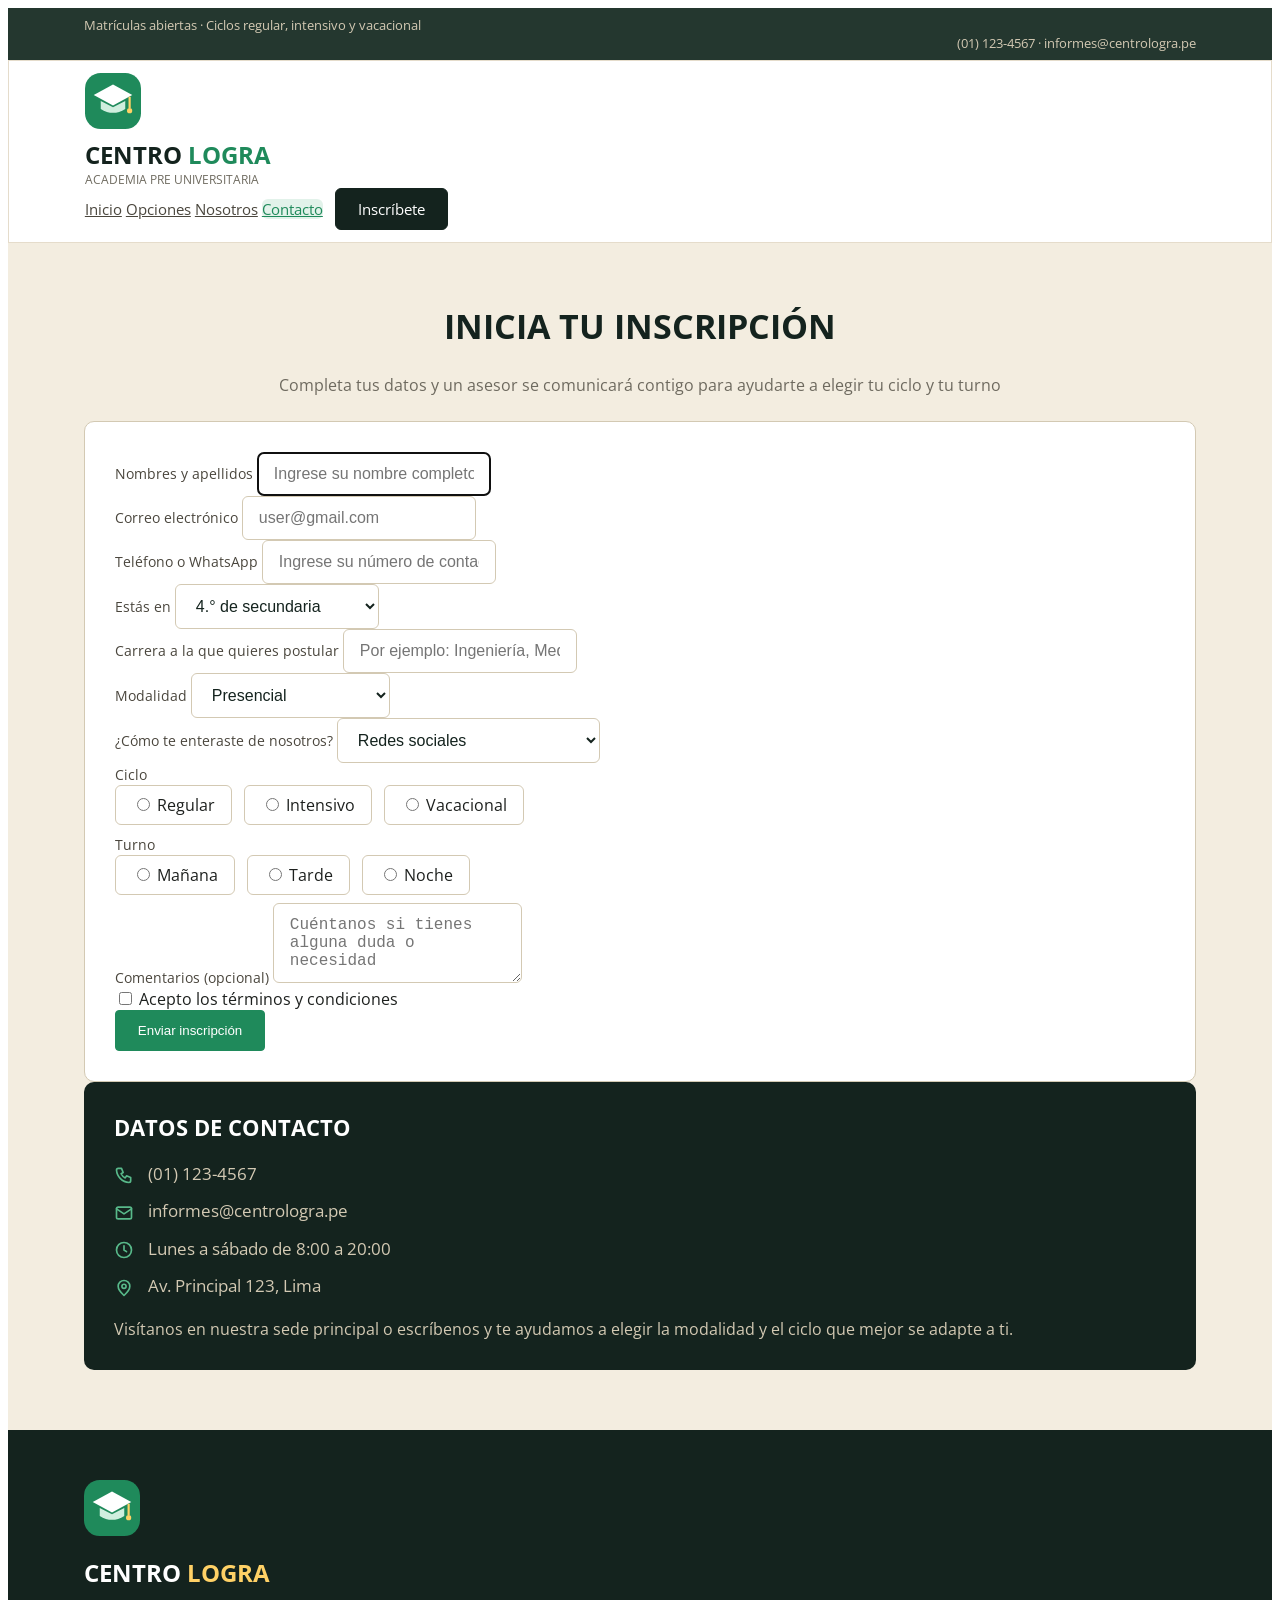
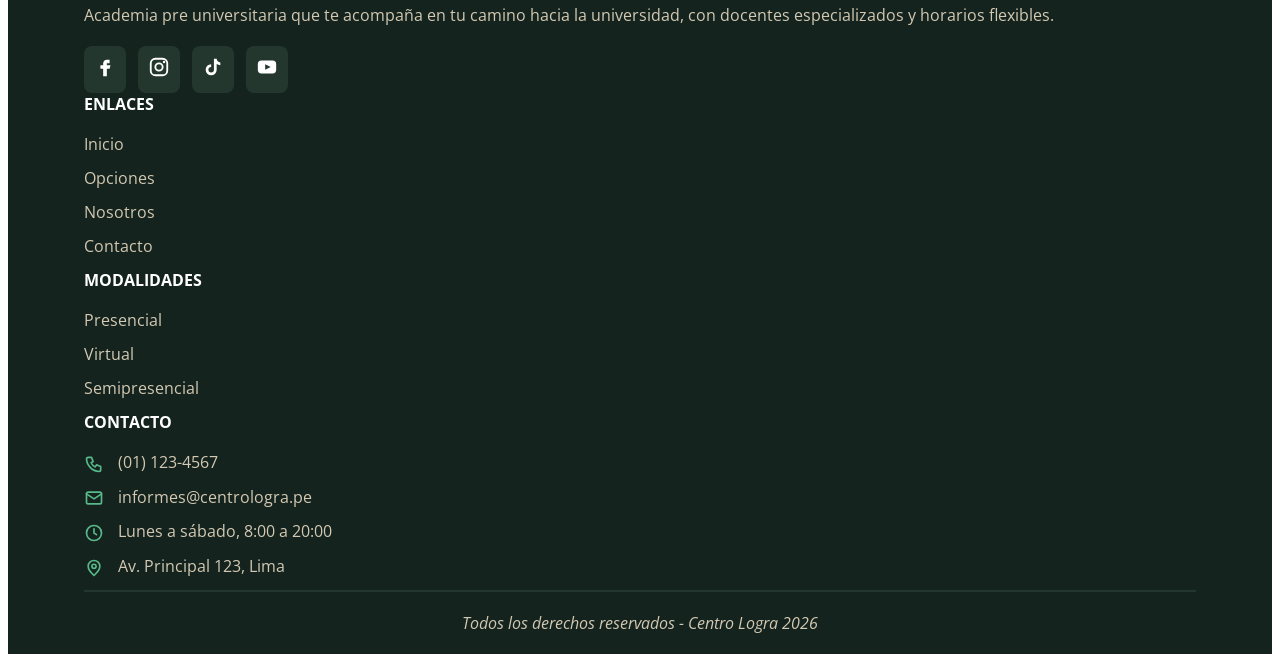
==== contacto.html @ 8eab2c85 "Sitio web de Centro Logra: inicio, opciones, nosotros, contacto y paginas de modalidad" ====
<!DOCTYPE html>
<html lang="es">

    <head>
        <meta charset="UTF-8">
        <meta name="viewport" content="width=device-width, initial-scale=1.0">
        <title>Contacto | Centro Logra</title>

        <link rel="preconnect" href="https://fonts.googleapis.com">
        <link rel="preconnect" href="https://fonts.gstatic.com" crossorigin>
        <link rel="stylesheet" href="https://fonts.googleapis.com/css2?family=Open+Sans:ital,wght@0,300..800;1,300..800&display=swap">

        <link rel="stylesheet" href="css/bootstrap.min.css">
        <link rel="stylesheet" href="css/base.css">
        <link rel="stylesheet" href="css/estructura.css">
        <link rel="stylesheet" href="css/portada.css">
        <link rel="stylesheet" href="css/inicio.css">
        <link rel="stylesheet" href="css/opciones.css">
        <link rel="stylesheet" href="css/nosotros.css">
        <link rel="stylesheet" href="css/contacto.css">
        <link rel="stylesheet" href="css/carrusel.css">
        <link rel="stylesheet" href="css/bloques.css">
        <link rel="stylesheet" href="css/formularios.css">
        <link rel="stylesheet" href="css/tablas.css">
        <link rel="stylesheet" href="css/iconos.css">
        <link rel="stylesheet" href="css/botones.css">
    </head>

    <body class="container-fluid">

        <!-- Inicio de la barra superior -->
        <div id="barra" class="row">
            <div class="col-12 md:col-6">Matrículas abiertas · Ciclos regular, intensivo y vacacional</div>
            <div class="col-12 md:col-6 derecha">(01) 123-4567 · informes@centrologra.pe</div>
        </div>
        <!-- Fin de la barra superior -->

        <!-- Inicio de la cabecera -->
        <header id="encabezado" class="row">

            <div id="logo" class="col-12 md:col-6 lg:col-4">
                <a href="index.html">
                    <div class="row">
                        <div class="col-3">
                            <img src="img/logo.svg" alt="Logo Centro Logra">
                        </div>
                        <div class="col-9">
                            <h3>CENTRO <span>LOGRA</span></h3>
                            <p>ACADEMIA PRE UNIVERSITARIA</p>
                        </div>
                    </div>
                </a>
            </div>

            <!-- Inicio de la navBar -->
            <nav class="nav col-12 md:col-6 lg:col-8">
                <a class="nav-link" href="index.html">Inicio</a>
                <a class="nav-link" href="opciones.html">Opciones</a>
                <a class="nav-link" href="nosotros.html">Nosotros</a>
                <a class="nav-link active" aria-current="page" href="contacto.html">Contacto</a>
                <a class="boton-secundario" href="contacto.html">Inscríbete</a>
            </nav>
            <!-- Fin de la navBar -->

        </header>
        <!-- Fin de la cabecera -->

        <main>

            <!-- Inicio del formulario para iniciar una inscripción -->
            <section id="inscripcion" class="row">

                <article class="col-12 centrado">
                    <h2>INICIA TU INSCRIPCIÓN</h2>
                    <p class="subtitulo">Completa tus datos y un asesor se comunicará contigo para ayudarte a elegir tu ciclo y tu turno</p>
                </article>

                <article class="col-12 lg:col-7 p-4">
                    <form class="formulario">
                        <div class="row">

                            <div class="col-12 md:col-6 mb-3">
                                <label for="nombre" class="form-label">Nombres y apellidos</label>
                                <input
                                    type="text"
                                    id="nombre"
                                    class="form-control"
                                    placeholder="Ingrese su nombre completo"
                                    autofocus
                                    required
                                >
                            </div>

                            <div class="col-12 md:col-6 mb-3">
                                <label for="correo" class="form-label">Correo electrónico</label>
                                <input
                                    type="email"
                                    id="correo"
                                    class="form-control"
                                    placeholder="user@gmail.com"
                                    required
                                >
                            </div>

                            <div class="col-12 md:col-6 mb-3">
                                <label for="telefono" class="form-label">Teléfono o WhatsApp</label>
                                <input
                                    type="text"
                                    id="telefono"
                                    class="form-control"
                                    placeholder="Ingrese su número de contacto"
                                    required
                                >
                            </div>

                            <div class="col-12 md:col-6 mb-3">
                                <label for="grado" class="form-label">Estás en</label>
                                <select id="grado" class="form-control">
                                    <option disabled>Elige una opción</option>
                                    <option>4.° de secundaria</option>
                                    <option>5.° de secundaria</option>
                                    <option>Egresado del colegio</option>
                                    <option>Ya postulé antes</option>
                                </select>
                            </div>

                            <div class="col-12 mb-3">
                                <label for="carrera" class="form-label">Carrera a la que quieres postular</label>
                                <input
                                    type="text"
                                    id="carrera"
                                    class="form-control"
                                    placeholder="Por ejemplo: Ingeniería, Medicina, Derecho"
                                >
                            </div>

                            <div class="col-12 md:col-6 mb-3">
                                <label for="modalidad" class="form-label">Modalidad</label>
                                <select id="modalidad" class="form-control">
                                    <option disabled>Elige una modalidad</option>
                                    <option>Presencial</option>
                                    <option>Virtual</option>
                                    <option>Semipresencial</option>
                                </select>
                            </div>

                            <div class="col-12 md:col-6 mb-3">
                                <label for="origen" class="form-label">¿Cómo te enteraste de nosotros?</label>
                                <select id="origen" class="form-control">
                                    <option disabled>Elige una opción</option>
                                    <option>Redes sociales</option>
                                    <option>Recomendación de un amigo</option>
                                    <option>Búsqueda en internet</option>
                                    <option>Otro</option>
                                </select>
                            </div>

                            <div class="col-12 mb-3">
                                <label class="form-label">Ciclo</label>
                                <div>
                                    <label class="opcion"><input type="radio" name="ciclo"> Regular</label>
                                    <label class="opcion"><input type="radio" name="ciclo"> Intensivo</label>
                                    <label class="opcion"><input type="radio" name="ciclo"> Vacacional</label>
                                </div>
                            </div>

                            <div class="col-12 mb-3">
                                <label class="form-label">Turno</label>
                                <div>
                                    <label class="opcion"><input type="radio" name="turno"> Mañana</label>
                                    <label class="opcion"><input type="radio" name="turno"> Tarde</label>
                                    <label class="opcion"><input type="radio" name="turno"> Noche</label>
                                </div>
                            </div>

                            <div class="col-12 mb-3">
                                <label for="mensaje" class="form-label">Comentarios (opcional)</label>
                                <textarea
                                    id="mensaje"
                                    class="form-control"
                                    rows="3"
                                    placeholder="Cuéntanos si tienes alguna duda o necesidad"
                                ></textarea>
                            </div>

                            <div class="col-12 mb-3">
                                <input type="checkbox" id="terminos"> <label for="terminos">Acepto los términos y condiciones</label>
                            </div>

                            <div class="col-12">
                                <input type="submit" class="boton-principal w-100" value="Enviar inscripción">
                            </div>

                        </div>
                    </form>
                </article>

                <article class="col-12 lg:col-5 p-4">
                    <div class="datos">
                        <h3>DATOS DE CONTACTO</h3>
                        <ul>
                            <li><img src="img/telefono.svg" class="icono" alt="Teléfono"> (01) 123-4567</li>
                            <li><img src="img/correo.svg" class="icono" alt="Correo"> informes@centrologra.pe</li>
                            <li><img src="img/reloj.svg" class="icono" alt="Horario"> Lunes a sábado de 8:00 a 20:00</li>
                            <li><img src="img/ubicacion.svg" class="icono" alt="Dirección"> Av. Principal 123, Lima</li>
                        </ul>
                        <p>Visítanos en nuestra sede principal o escríbenos y te ayudamos a elegir la modalidad y el ciclo que mejor se adapte a ti.</p>
                    </div>
                </article>

            </section>
            <!-- Fin del formulario para iniciar una inscripción -->

        </main>

        <!-- Inicio del pie de página -->
        <footer class="row">

            <article class="col-12 md:col-6 lg:col-4 p-4">
                <img src="img/logo.svg" class="logo-pie" alt="Logo Centro Logra">
                <h3>CENTRO <span>LOGRA</span></h3>
                <p>Academia pre universitaria que te acompaña en tu camino hacia la universidad, con docentes especializados y horarios flexibles.</p>
                <div class="redes">
                    <a href="#" class="facebook"><img src="img/facebook.svg" alt="Facebook"></a>
                    <a href="#" class="instagram"><img src="img/instagram.svg" alt="Instagram"></a>
                    <a href="#" class="tiktok"><img src="img/tiktok.svg" alt="TikTok"></a>
                    <a href="#" class="youtube"><img src="img/youtube.svg" alt="YouTube"></a>
                </div>
            </article>

            <article class="col-12 md:col-6 lg:col-2 p-4">
                <h4>ENLACES</h4>
                <ul>
                    <li><a href="index.html">Inicio</a></li>
                    <li><a href="opciones.html">Opciones</a></li>
                    <li><a href="nosotros.html">Nosotros</a></li>
                    <li><a href="contacto.html">Contacto</a></li>
                </ul>
            </article>

            <article class="col-12 md:col-6 lg:col-3 p-4">
                <h4>MODALIDADES</h4>
                <ul>
                    <li><a href="presencial.html">Presencial</a></li>
                    <li><a href="virtual.html">Virtual</a></li>
                    <li><a href="semipresencial.html">Semipresencial</a></li>
                </ul>
            </article>

            <article class="col-12 md:col-6 lg:col-3 p-4">
                <h4>CONTACTO</h4>
                <ul>
                    <li><img src="img/telefono.svg" class="icono" alt="Teléfono"> (01) 123-4567</li>
                    <li><img src="img/correo.svg" class="icono" alt="Correo"> informes@centrologra.pe</li>
                    <li><img src="img/reloj.svg" class="icono" alt="Horario"> Lunes a sábado, 8:00 a 20:00</li>
                    <li><img src="img/ubicacion.svg" class="icono" alt="Dirección"> Av. Principal 123, Lima</li>
                </ul>
            </article>

            <article class="col-12">
                <hr>
                <p class="derechos"><i>Todos los derechos reservados - Centro Logra 2026</i></p>
            </article>

        </footer>
        <!-- Fin del pie de página -->

    </body>
    <script type="module" src="js/bootstrap.bundle.min.js"></script>
</html>
---- css/base.css ----
/* Base: tipografia, colores del cuerpo y titulos */

body {
    font-family: "Open Sans", sans-serif;
    background: white;
    color: #1d201e;
}

h1, h2, h3 {
    color: #14231e;
    font-weight: 700;
}

.centrado {
    text-align: center;
}

.subtitulo {
    color: #6e6a5f;
    margin: 0 0 25px 0;
}
---- css/estructura.css ----
/* Estructura: barra superior, encabezado y pie de pagina */

/* Encabezado */
#encabezado {
    background: white;
    border: 1px solid #e5dccb;
    padding: 12px 6%;
}

#logo a {
    color: #14231e;
    text-decoration: none;
}

#logo img {
    width: 100%;
    max-width: 56px;
    border-radius: 10px;
}

#logo h3 {
    font-size: 24px;
    margin: 4px 0 0 0;
}

#logo h3 span {
    color: #1f8a5b;
}

#logo p {
    color: #6e6a5f;
    font-size: 12px;
    margin: 0;
}

#encabezado nav {
    justify-content: flex-end;
    align-items: center;
}

#encabezado nav a {
    color: #4a463d;
    font-size: 15px;
    border-radius: 6px;
}

#encabezado nav a.active {
    background: #e2f2ea;
    color: #1f8a5b;
}

#encabezado nav a:hover {
    color: #1f8a5b;
}

#encabezado nav .boton-secundario {
    background: #14231e;
    color: white;
    border: 1px solid #14231e;
    padding: 10px 22px;
    margin: 0 0 0 8px;
}

#encabezado nav .boton-secundario:hover {
    background: #1f8a5b;
    color: white;
    border: 1px solid #1f8a5b;
}

/* Barra superior */
#barra {
    background: #24372f;
    color: #d3c9b3;
    font-size: 13px;
    padding: 8px 6%;
}

#barra .derecha {
    text-align: right;
}

/* Pie de pagina */
footer {
    background: #14231e;
    color: #d3c9b3;
    padding: 50px 6% 20px 6%;
}

footer .logo-pie {
    width: 56px;
    border-radius: 10px;
    margin: 0 0 15px 0;
}

footer h3 span {
    color: #ffd166;
}

footer h3 {
    color: white;
    font-size: 24px;
    margin: 0 0 15px 0;
}

footer h4 {
    color: white;
    font-size: 16px;
    margin: 0 0 18px 0;
}

footer p {
    margin: 0 0 20px 0;
}

footer ul {
    list-style: none;
    padding: 0;
    margin: 0;
}

footer li {
    margin: 0 0 12px 0;
}

footer a {
    color: #d3c9b3;
    text-decoration: none;
}

footer a:hover {
    color: #ffd166;
}

footer .redes a {
    display: inline-block;
    background: #24372f;
    border-radius: 8px;
    padding: 10px;
    margin: 0 8px 0 0;
}

footer .redes a:hover {
    background: #1f8a5b;
}

footer .redes .facebook:hover {
    background: #1877f2;
}

footer .redes .instagram:hover {
    background: #e4405f;
}

footer .redes .tiktok:hover {
    background: #000000;
}

footer .redes .youtube:hover {
    background: #ff0000;
}

footer .redes img {
    width: 22px;
}

footer hr {
    border: 1px solid #24372f;
    margin: 10px 0 20px 0;
}

footer .derechos {
    text-align: center;
    margin: 0;
}
---- css/portada.css ----
/* Portada: bloque principal de cada pagina */

/* Portada */
#portada {
    align-items: center;
    background: #14231e;
    padding: 60px 6%;
}

#portada h1 {
    color: white;
    font-size: 48px;
    margin: 0;
}

#portada .titulo-largo {
    font-size: 38px;
}

#portada h2 {
    color: #ffd166;
    font-size: 24px;
    margin: 10px 0 20px 0;
}

#portada p {
    color: #e2f2ea;
    font-size: 18px;
    margin: 0 0 30px 0;
}

#portada img {
    width: 100%;
    border-radius: 8px;
    margin: 15px 0 0 0;
}

/* Carrusel */
#portada .boton-principal,
#cta .boton-principal {
    background: #ffd166;
    color: #14231e;
    border: 1px solid #ffd166;
}

#portada .boton-principal:hover,
#cta .boton-principal:hover {
    background: white;
    color: #14231e;
    border: 1px solid white;
}

/* Portada con foto de fondo (inicio) */
#portada.foto {
    background-image: linear-gradient(rgba(20, 35, 30, 0.82), rgba(20, 35, 30, 0.82)), url("https://images.unsplash.com/photo-1524178232363-1fb2b075b655?auto=format&fit=crop&w=1600&h=900");
    background-size: cover;
    background-position: center;
    padding: 70px 6%;
}

#portada .formulario h3 {
    font-size: 20px;
    margin: 0 0 6px 0;
}

#portada .formulario p {
    color: #6e6a5f;
    font-size: 15px;
    margin: 0 0 18px 0;
}

#portada .formulario .boton-principal {
    color: white;
    background: #1f8a5b;
    border: 1px solid #1f8a5b;
}

#portada .formulario .boton-principal:hover {
    background: #14231e;
    color: white;
    border: 1px solid #14231e;
}
---- css/inicio.css ----
/* Inicio: razones, pasos, galeria y preguntas frecuentes */

/* Razones numeradas */
#porque h2,
#pasos h2,
#preguntas h2,
#galeria h2 {
    margin: 0 0 15px 0;
}

.razon {
    border-top: 3px solid #14231e;
    padding: 18px 0 0 0;
}

.razon h3,
.paso h3 {
    font-size: 20px;
    margin: 0 0 8px 0;
}

.razon p,
.paso p {
    color: #6e6a5f;
    margin: 0;
}

.numero {
    display: block;
    color: #1f8a5b;
    font-size: 38px;
    font-weight: 700;
    margin: 0 0 6px 0;
}

/* Pasos */
#pasos {
    background: #f3ede0;
    padding: 60px 6%;
}

.paso {
    background: white;
    border: 1px solid #e5dccb;
    border-radius: 6px;
    padding: 22px;
    height: 100%;
}

/* Galeria con carrusel */
#galeria {
    align-items: center;
    background: white;
    padding: 60px 6%;
}

#galeria h2 {
    font-size: 36px;
}

#galeria p {
    color: #4a463d;
    font-size: 17px;
    margin: 0 0 25px 0;
}

#galeria img {
    width: 100%;
    border-radius: 6px;
}

/* Preguntas frecuentes */
#preguntas {
    background: white;
    padding: 60px 6%;
}

#preguntas h2 {
    font-size: 32px;
}

#preguntas p {
    color: #6e6a5f;
}

#preguntas details {
    border-bottom: 1px solid #d3c9b3;
    padding: 16px 0;
}

#preguntas summary {
    color: #14231e;
    font-size: 18px;
}

#preguntas details p {
    margin: 12px 0 0 0;
}
---- css/opciones.css ----
/* Opciones: modalidades, tarjetas y ciclos */

/* Opciones */
#opciones,
#porque,
#valores {
    background: white;
    padding: 60px 6%;
    text-align: center;
}

#opciones h2,
#porque h2,
#valores h2 {
    font-size: 36px;
    margin: 0 0 5px 0;
}

#opciones .subtitulo,
#porque .subtitulo,
#valores .subtitulo {
    color: #6e6a5f;
    margin: 0 0 30px 0;
}

#opciones .card,
#porque .card,
#valores .card {
    background: white;
    color: #14231e;
    border: 1px solid #d3c9b3;
    border-radius: 10px;
    height: 100%;
    transition: all 0.2s;
}

#opciones .card:hover,
#porque .card:hover,
#valores .card:hover {
    border: 1px solid #1f8a5b;
}

#opciones .card-img-top,
#porque .card-img-top,
#valores .card-img-top {
    border-radius: 9px 9px 0 0;
}

#opciones .card-body,
#porque .card-body,
#valores .card-body {
    text-align: center;
}

#opciones .card-title,
#porque .card-title,
#valores .card-title {
    font-size: 21px;
}

#opciones .card-text,
#porque .card-text,
#valores .card-text {
    color: #6e6a5f;
}

/* Secciones con texto a la izquierda */
#porque,
#valores {
    text-align: left;
}

#porque {
    background: #f3ede0;
}

#porque .card-body,
#valores .card-body {
    text-align: left;
}

/* Ciclos y horarios */
#beneficios {
    background: #f3ede0;
    padding: 30px 6%;
}

#beneficios article {
    background: white;
    border: 10px solid #f3ede0;
    border-radius: 14px;
    padding: 22px;
}

#beneficios img {
    width: 52px;
}

#beneficios h3 {
    font-size: 20px;
    margin: 0 0 5px 0;
}

#beneficios p {
    color: #6e6a5f;
    margin: 0;
}
---- css/nosotros.css ----
/* Nosotros: sobre nosotros y horarios */

/* Sobre nosotros */
#sobreNosotros {
    background: white;
    padding: 30px 6%;
}

#sobreNosotros article {
    padding: 30px 12px;
}

#sobreNosotros h2 {
    font-size: 36px;
    margin: 0 0 20px 0;
}

#sobreNosotros p {
    color: #4a463d;
    font-size: 17px;
    margin: 0 0 25px 0;
}

#sobreNosotros img {
    width: 100%;
    border-radius: 8px;
}

/* Horarios */
#horarios {
    background: #f3ede0;
    padding: 60px 6%;
}

#horarios h2 {
    font-size: 34px;
    margin: 0 0 25px 0;
}
---- css/contacto.css ----
/* Contacto: formularios de contacto e inscripcion */

/* Contactanos */
#contactanos {
    background: #14231e;
    padding: 60px 6%;
}

#contactanos h2 {
    color: white;
    font-size: 34px;
    margin: 0 0 20px 0;
}

#contactanos p {
    color: #d3c9b3;
    font-size: 17px;
    margin: 0 0 25px 0;
}

#contactanos ul {
    list-style: none;
    padding: 0;
    margin: 0;
}

#contactanos li {
    color: white;
    font-size: 17px;
    margin: 0 0 14px 0;
}

/* Inscripcion */
#inscripcion {
    background: #f3ede0;
    padding: 60px 6%;
}

#inscripcion h2 {
    font-size: 34px;
    margin: 0 0 25px 0;
}

.datos {
    background: #14231e;
    color: #d3c9b3;
    border-radius: 10px;
    padding: 30px;
}

.datos h3 {
    color: white;
    font-size: 22px;
    margin: 0 0 20px 0;
}

.datos ul {
    list-style: none;
    padding: 0;
    margin: 0 0 20px 0;
}

.datos li {
    margin: 0 0 14px 0;
    font-size: 17px;
}

.datos p {
    margin: 0;
}
---- css/carrusel.css ----
/* Carrusel: controles, indicadores y flechas */

.carousel-controles {
    display: flex;
    justify-content: center;
    align-items: center;
    margin: 15px 0 0 0;
}

.flecha {
    background: #14231e;
    color: white;
    border: 0;
    border-radius: 4px;
    padding: 8px 14px;
}

.flecha:hover {
    background: #1f8a5b;
}

.carousel-indicators {
    margin: 0 15px;
}

.carousel-indicators button {
    border: 1px solid #1f8a5b;
}

.carousel-indicators .active {
    background: #1f8a5b;
}
---- css/bloques.css ----
/* Bloques: contenido de las paginas de modalidad y llamada final */

/* Llamada final */
#cta {
    align-items: center;
    background: #1f8a5b;
    padding: 45px 6%;
}

#cta h2 {
    color: white;
    font-size: 30px;
    margin: 0 0 8px 0;
}

#cta p {
    color: #e2f2ea;
    font-size: 17px;
    margin: 0;
}

/* Bloques de contenido */
.bloque {
    background: white;
    padding: 50px 6%;
}

.bloque h2 {
    font-size: 30px;
    margin: 0 0 20px 0;
}

.bloque p {
    color: #4a463d;
    margin: 0 0 25px 0;
}

.bloque li {
    color: #4a463d;
    margin: 0 0 10px 0;
}

.bloque img {
    width: 100%;
    border-radius: 8px;
}
---- css/formularios.css ----
/* Formularios: campos, tarjeta del formulario y opciones */

.form-control {
    background: white;
    color: #14231e;
    border: 1px solid #d3c9b3;
    border-radius: 6px;
    padding: 12px 16px;
    font-size: 16px;
}

.form-control:focus {
    border: 1px solid #1f8a5b;
}

.formulario {
    background: white;
    border: 1px solid #d3c9b3;
    border-radius: 10px;
    padding: 30px;
}

.formulario .form-label {
    color: #4a463d;
    font-size: 14px;
    margin: 0 0 6px 0;
}

.opcion {
    display: inline-block;
    background: white;
    border: 1px solid #d3c9b3;
    border-radius: 6px;
    padding: 8px 16px;
    margin: 0 8px 8px 0;
}

.opcion:hover {
    border: 1px solid #1f8a5b;
}
---- css/tablas.css ----
/* Tablas: horarios y turnos */

/* Tablas de horarios */
.tabla {
    background: white;
    border: 1px solid #d3c9b3;
    border-radius: 10px;
    margin: 0 0 25px 0;
    overflow: auto;
}

.tabla table {
    width: 100%;
    border-collapse: collapse;
}

.tabla td {
    padding: 12px 6px;
    font-size: 14px;
    text-align: center;
    border: 1px solid #e5dccb;
}

.tabla td:hover {
    background: #e2f2ea;
}

.tabla .titulo-tabla {
    background: #14231e;
    color: white;
    border: 1px solid #14231e;
}

.tabla .titulo-tabla:hover {
    background: #1f8a5b;
}

.tabla .turno {
    background: #f3ede0;
    color: #14231e;
}

.tabla .sabado {
    background: #1f8a5b;
    color: white;
}

.tabla .sabado:hover {
    background: #1f8a5b;
}
---- css/iconos.css ----
/* Iconos: tamanos y ubicacion */

/* Iconos */
.icono {
    width: 20px;
    margin: 0 10px 0 0;
    vertical-align: middle;
}

.icono-tabla,
.bloque .icono-tabla {
    width: 18px;
    border: 0;
    border-radius: 0;
    margin: 0 4px 0 0;
    vertical-align: middle;
}

.icono-grande {
    width: 40px;
    margin: 0 0 12px 0;
}

#opciones .icono-grande {
    margin: 0 auto 12px auto;
}
---- css/botones.css ----
/* Botones: principal y secundario */

/* Botones propios */
.boton-principal {
    display: inline-block;
    background: #1f8a5b;
    color: white;
    border: 1px solid #1f8a5b;
    border-radius: 4px;
    padding: 12px 22px;
    text-decoration: none;
}

.boton-principal:hover {
    background: #14231e;
    color: white;
    border: 1px solid #14231e;
}

.boton-secundario {
    display: inline-block;
    background: white;
    color: #14231e;
    border: 1px solid #d3c9b3;
    border-radius: 4px;
    padding: 12px 22px;
    text-decoration: none;
}

.boton-secundario:hover {
    background: #14231e;
    color: white;
    border: 1px solid #14231e;
}
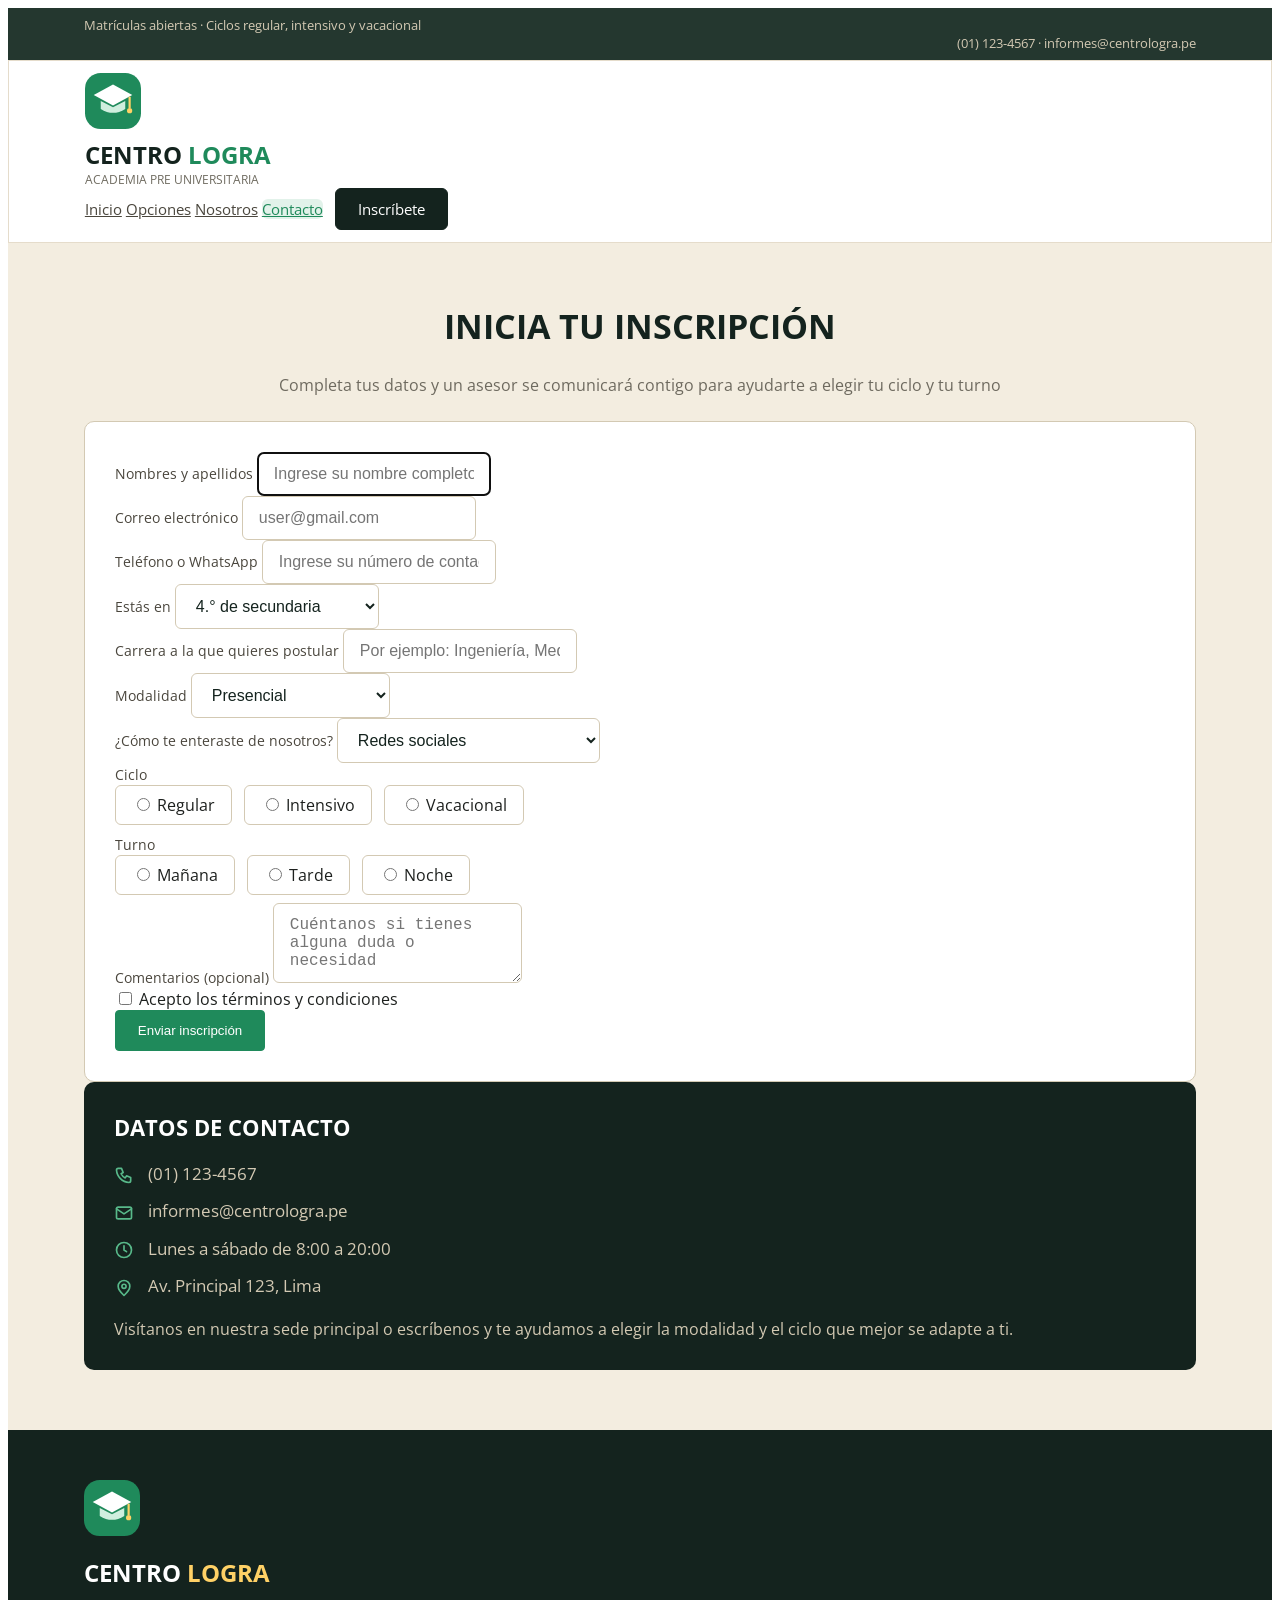
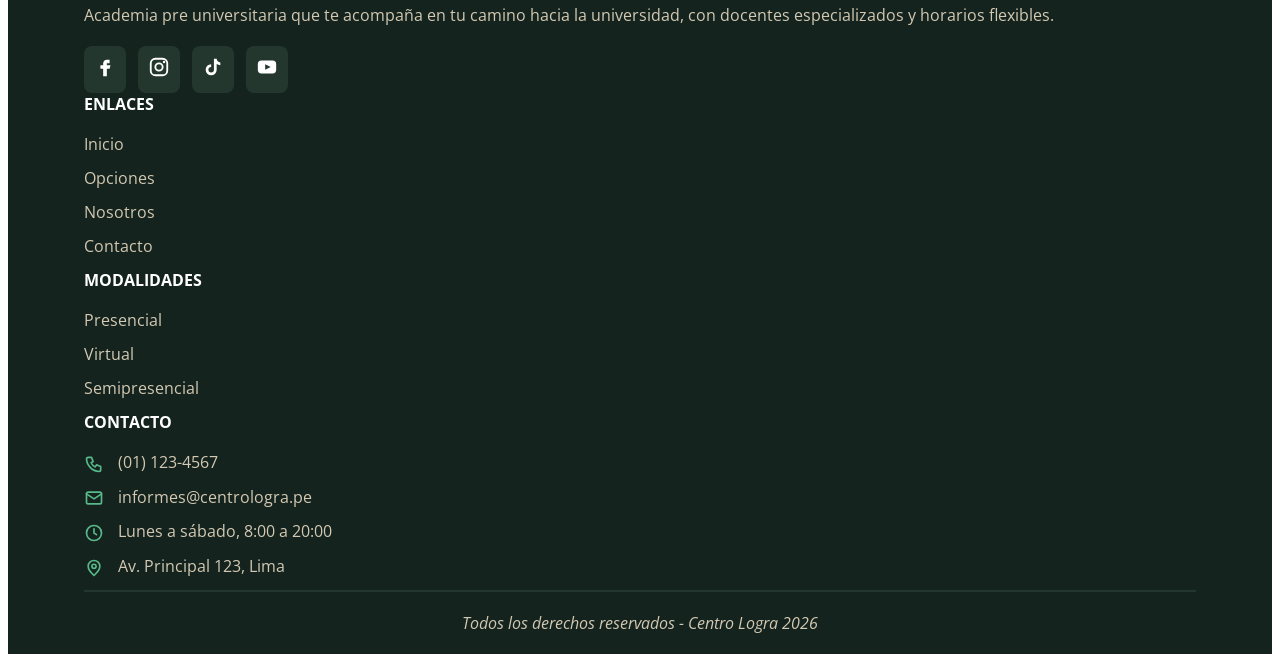
==== commit 4fab3f70: "Agrega favicon" ====
--- a/contacto.html
+++ b/contacto.html
@@ -5,6 +5,7 @@
         <meta charset="UTF-8">
         <meta name="viewport" content="width=device-width, initial-scale=1.0">
         <title>Contacto | Centro Logra</title>
+        <link rel="icon" type="image/svg+xml" href="img/logo.svg">
 
         <link rel="preconnect" href="https://fonts.googleapis.com">
         <link rel="preconnect" href="https://fonts.gstatic.com" crossorigin>
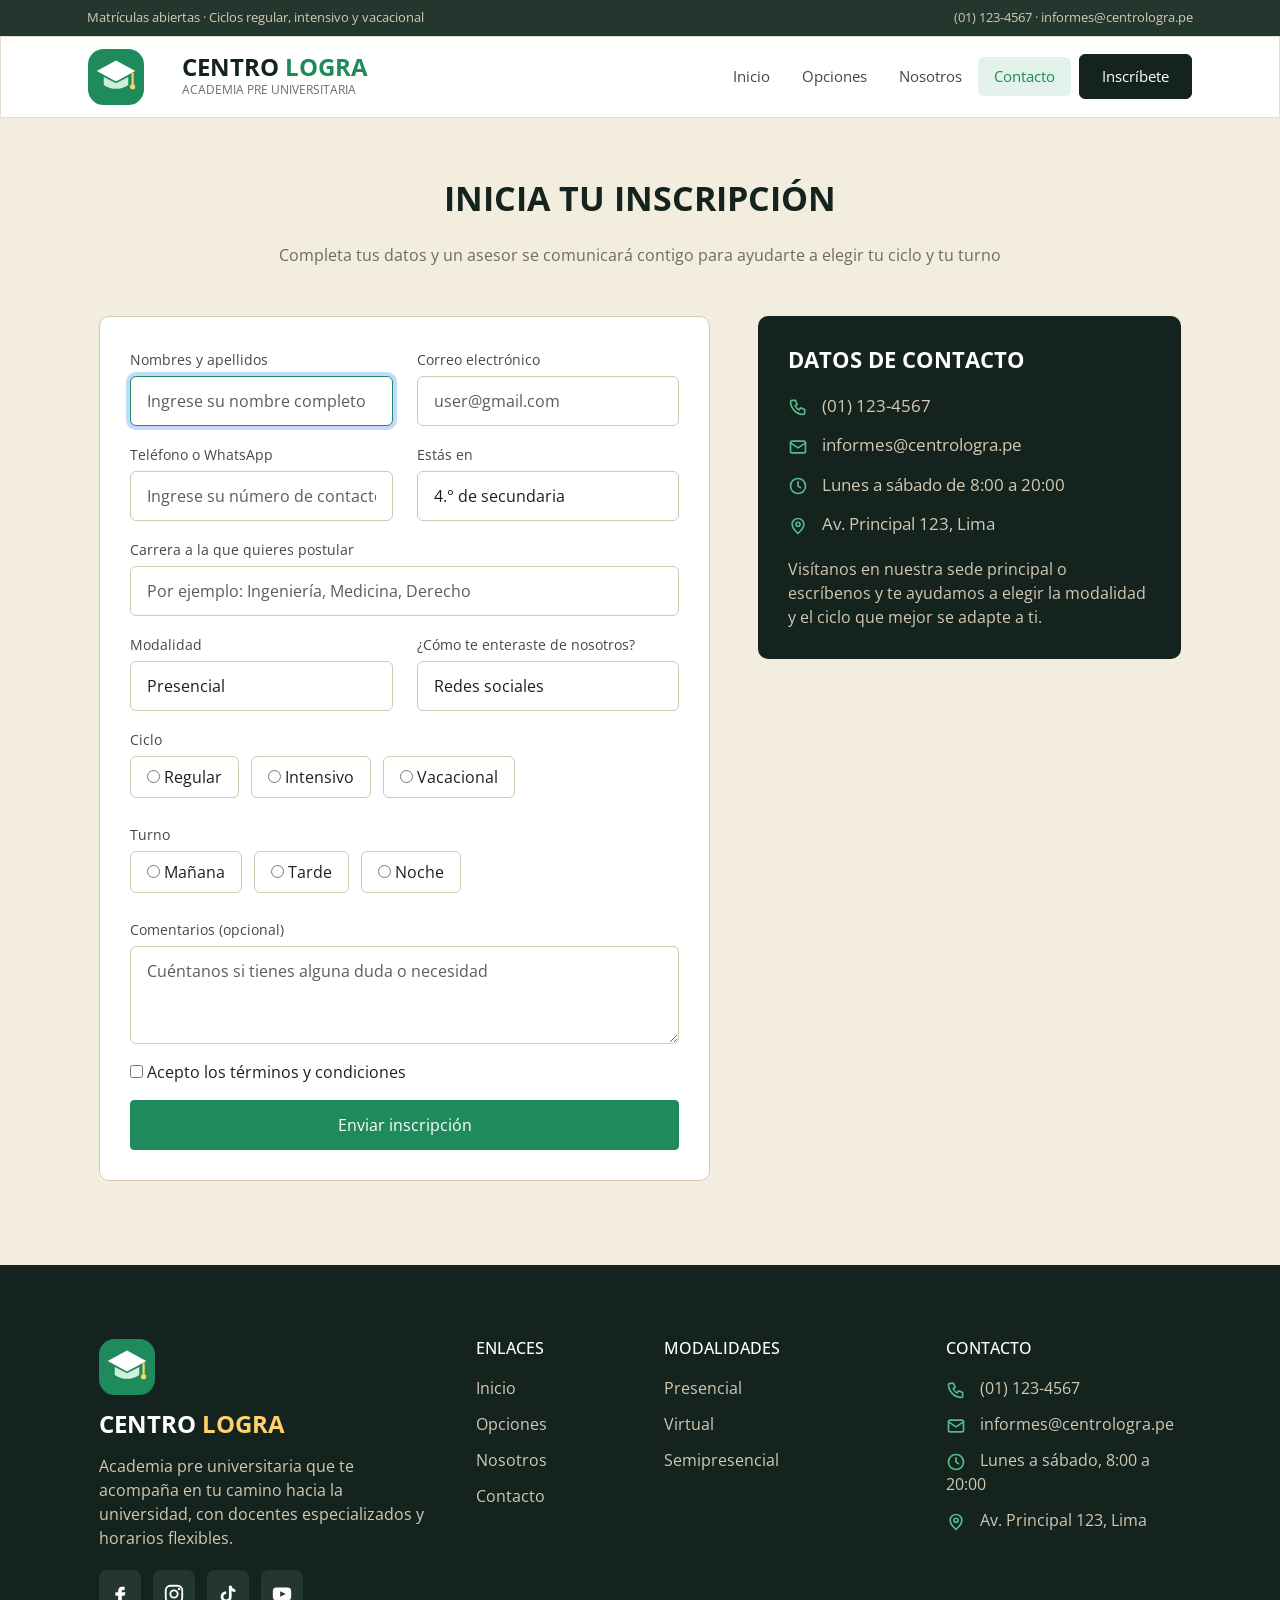
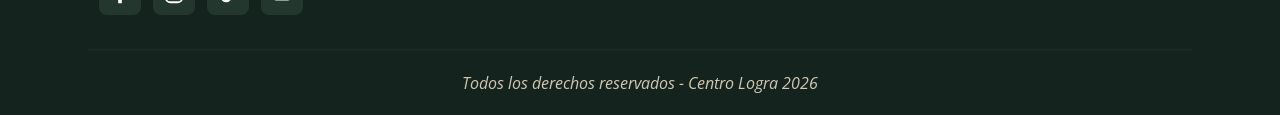
==== commit d3dd4f98: "Cambio a Bootstrap 5.3.8 y guarda las fotos en local" ====
--- a/contacto.html
+++ b/contacto.html
@@ -31,15 +31,15 @@
 
         <!-- Inicio de la barra superior -->
         <div id="barra" class="row">
-            <div class="col-12 md:col-6">Matrículas abiertas · Ciclos regular, intensivo y vacacional</div>
-            <div class="col-12 md:col-6 derecha">(01) 123-4567 · informes@centrologra.pe</div>
+            <div class="col-12 col-md-6">Matrículas abiertas · Ciclos regular, intensivo y vacacional</div>
+            <div class="col-12 col-md-6 derecha">(01) 123-4567 · informes@centrologra.pe</div>
         </div>
         <!-- Fin de la barra superior -->
 
         <!-- Inicio de la cabecera -->
         <header id="encabezado" class="row">
 
-            <div id="logo" class="col-12 md:col-6 lg:col-4">
+            <div id="logo" class="col-12 col-md-6 col-lg-4">
                 <a href="index.html">
                     <div class="row">
                         <div class="col-3">
@@ -54,7 +54,7 @@
             </div>
 
             <!-- Inicio de la navBar -->
-            <nav class="nav col-12 md:col-6 lg:col-8">
+            <nav class="nav col-12 col-md-6 col-lg-8">
                 <a class="nav-link" href="index.html">Inicio</a>
                 <a class="nav-link" href="opciones.html">Opciones</a>
                 <a class="nav-link" href="nosotros.html">Nosotros</a>
@@ -76,11 +76,11 @@
                     <p class="subtitulo">Completa tus datos y un asesor se comunicará contigo para ayudarte a elegir tu ciclo y tu turno</p>
                 </article>
 
-                <article class="col-12 lg:col-7 p-4">
+                <article class="col-12 col-lg-7 p-4">
                     <form class="formulario">
                         <div class="row">
 
-                            <div class="col-12 md:col-6 mb-3">
+                            <div class="col-12 col-md-6 mb-3">
                                 <label for="nombre" class="form-label">Nombres y apellidos</label>
                                 <input
                                     type="text"
@@ -92,7 +92,7 @@
                                 >
                             </div>
 
-                            <div class="col-12 md:col-6 mb-3">
+                            <div class="col-12 col-md-6 mb-3">
                                 <label for="correo" class="form-label">Correo electrónico</label>
                                 <input
                                     type="email"
@@ -103,7 +103,7 @@
                                 >
                             </div>
 
-                            <div class="col-12 md:col-6 mb-3">
+                            <div class="col-12 col-md-6 mb-3">
                                 <label for="telefono" class="form-label">Teléfono o WhatsApp</label>
                                 <input
                                     type="text"
@@ -114,7 +114,7 @@
                                 >
                             </div>
 
-                            <div class="col-12 md:col-6 mb-3">
+                            <div class="col-12 col-md-6 mb-3">
                                 <label for="grado" class="form-label">Estás en</label>
                                 <select id="grado" class="form-control">
                                     <option disabled>Elige una opción</option>
@@ -135,7 +135,7 @@
                                 >
                             </div>
 
-                            <div class="col-12 md:col-6 mb-3">
+                            <div class="col-12 col-md-6 mb-3">
                                 <label for="modalidad" class="form-label">Modalidad</label>
                                 <select id="modalidad" class="form-control">
                                     <option disabled>Elige una modalidad</option>
@@ -145,7 +145,7 @@
                                 </select>
                             </div>
 
-                            <div class="col-12 md:col-6 mb-3">
+                            <div class="col-12 col-md-6 mb-3">
                                 <label for="origen" class="form-label">¿Cómo te enteraste de nosotros?</label>
                                 <select id="origen" class="form-control">
                                     <option disabled>Elige una opción</option>
@@ -196,7 +196,7 @@
                     </form>
                 </article>
 
-                <article class="col-12 lg:col-5 p-4">
+                <article class="col-12 col-lg-5 p-4">
                     <div class="datos">
                         <h3>DATOS DE CONTACTO</h3>
                         <ul>
@@ -217,7 +217,7 @@
         <!-- Inicio del pie de página -->
         <footer class="row">
 
-            <article class="col-12 md:col-6 lg:col-4 p-4">
+            <article class="col-12 col-md-6 col-lg-4 p-4">
                 <img src="img/logo.svg" class="logo-pie" alt="Logo Centro Logra">
                 <h3>CENTRO <span>LOGRA</span></h3>
                 <p>Academia pre universitaria que te acompaña en tu camino hacia la universidad, con docentes especializados y horarios flexibles.</p>
@@ -229,7 +229,7 @@
                 </div>
             </article>
 
-            <article class="col-12 md:col-6 lg:col-2 p-4">
+            <article class="col-12 col-md-6 col-lg-2 p-4">
                 <h4>ENLACES</h4>
                 <ul>
                     <li><a href="index.html">Inicio</a></li>
@@ -239,7 +239,7 @@
                 </ul>
             </article>
 
-            <article class="col-12 md:col-6 lg:col-3 p-4">
+            <article class="col-12 col-md-6 col-lg-3 p-4">
                 <h4>MODALIDADES</h4>
                 <ul>
                     <li><a href="presencial.html">Presencial</a></li>
@@ -248,7 +248,7 @@
                 </ul>
             </article>
 
-            <article class="col-12 md:col-6 lg:col-3 p-4">
+            <article class="col-12 col-md-6 col-lg-3 p-4">
                 <h4>CONTACTO</h4>
                 <ul>
                     <li><img src="img/telefono.svg" class="icono" alt="Teléfono"> (01) 123-4567</li>
@@ -267,5 +267,5 @@
         <!-- Fin del pie de página -->
 
     </body>
-    <script type="module" src="js/bootstrap.bundle.min.js"></script>
+    <script src="js/bootstrap.bundle.min.js"></script>
 </html>
--- a/css/portada.css
+++ b/css/portada.css
@@ -52,7 +52,7 @@
 
 /* Portada con foto de fondo (inicio) */
 #portada.foto {
-    background-image: linear-gradient(rgba(20, 35, 30, 0.82), rgba(20, 35, 30, 0.82)), url("https://images.unsplash.com/photo-1524178232363-1fb2b075b655?auto=format&fit=crop&w=1600&h=900");
+    background-image: linear-gradient(rgba(20, 35, 30, 0.82), rgba(20, 35, 30, 0.82)), url("../img/fotos/clase-1600.jpg");
     background-size: cover;
     background-position: center;
     padding: 70px 6%;
--- a/css/carrusel.css
+++ b/css/carrusel.css
@@ -19,14 +19,30 @@
     background: #1f8a5b;
 }
 
+.flecha span {
+    width: 16px;
+    height: 16px;
+}
+
 .carousel-indicators {
+    position: static;
+    width: auto;
     margin: 0 15px;
 }
 
-.carousel-indicators button {
+.carousel-indicators [data-bs-target] {
+    box-sizing: border-box;
+    background-clip: border-box;
+    width: 10px;
+    height: 10px;
+    margin: 0 4px;
+    padding: 0;
     border: 1px solid #1f8a5b;
+    border-radius: 50%;
+    background: transparent;
+    opacity: 1;
 }
 
-.carousel-indicators .active {
+.carousel-indicators [data-bs-target].active {
     background: #1f8a5b;
 }
--- a/css/formularios.css
+++ b/css/formularios.css
@@ -38,3 +38,8 @@
 .opcion:hover {
     border: 1px solid #1f8a5b;
 }
+
+.opcion input,
+#terminos {
+    accent-color: #1f8a5b;
+}
